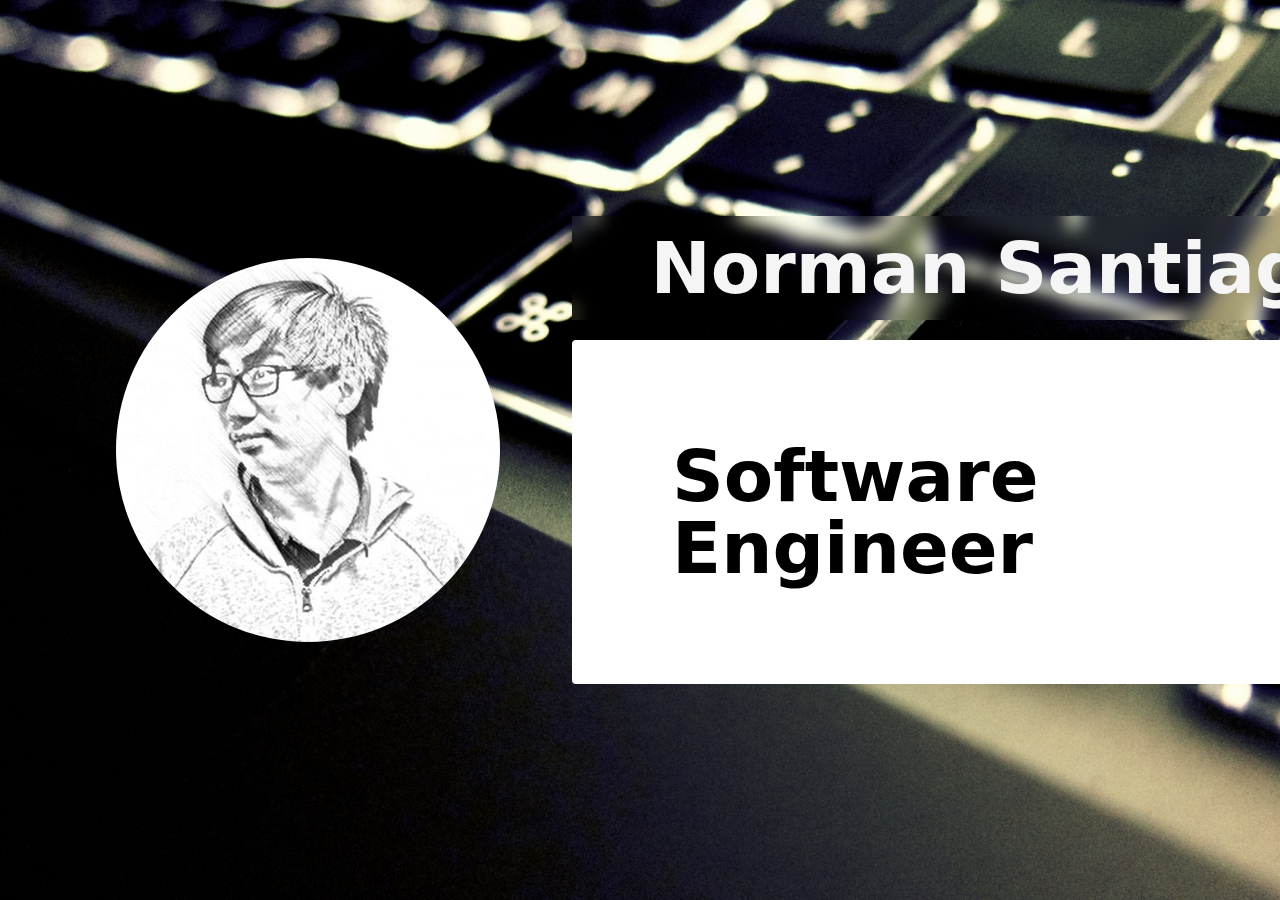
==== index.html @ 208c2160 "set overflow to hidden" ====
<!doctype html>
<html>
  <head itemscope itemtype="http://schema.org/WebSite">
    <title itemprop='name'>Norman Santiago | About</title>
    <meta name="viewport" content="width=device-width, minimum-scale=1.0, maximum-scale=1.0, user-scalable=no">
    <meta name="google-site-verification" content="WIZs0wAgXXbwRpPHFWC2jrpza3L_joaf9buWnePCfdc" />
    <meta name="description" content="About Norman Santiago.">
    <meta name="author" content="Norman Santiago">
    <meta name="keywords" content="ruby, devops, software engineer, aws, terraform, infrastructure as a code, amazon web service, site reliability engineer, devops engineer, developer" />
    <meta property="og:title" content="Norman Santiago | About"/>
    <meta property="og:image" content="http://nsantiago2719.github.io/assets/images/facebook(image).png"/>
    <meta property="og:image:secure_url" content="https://nsantiago2719.github.io/assets/images/facebook(image).png"/>
    <meta property="og:image:type" content="image/jpeg" />
    <meta property="og:site_name" content="Norman Santiago | About"/>
    <meta property="og:url" content="https://l4z.xyz"/>
    <meta property="og:description" content="Creating a world where every end user are satisfied on the services they use."/>

    <meta charset="utf-8">
    <script type="application/ld+json">
      {
        "@context": "http://schema.org",
        "@type": "Person",
        "name": "Norman Santiago",
        "url": "http://l4z.xyz",
        "sameAs": [
          "https://ph.linkedin.com/in/nsantiago2719",
          "https://github.com/nsantiago2719",
          "https://www.linkedin.com/in/nsantiago2719"
        ]
      }
    </script>
    <!--  Google Tag Manager  -->
    <script>(function(w,d,s,l,i){w[l]=w[l]||[];w[l].push({'gtm.start':
      new Date().getTime(),event:'gtm.js'});var f=d.getElementsByTagName(s)[0],
      j=d.createElement(s),dl=l!='dataLayer'?'&l='+l:'';j.async=true;j.src=
      'https://www.googletagmanager.com/gtm.js?id='+i+dl;f.parentNode.insertBefore(j,f);
     })(window,document,'script','dataLayer','GTM-W9C75RX');</script>
    <!--   End Google Tag Manager --> 

    <link rel="stylesheet" href="assets/stylesheets/tailwind.css">
    <link rel="stylesheet" href="assets/stylesheets/app.css">
    <link rel="alternate" href="https://nsantiago.xyz" hreflang="en-us" />
    <link rel="canonical" href="https://nsantiago.xyz" itemprop="url">
    <link
      rel="stylesheet"
      href="https://cdn.jsdelivr.net/npm/swiper@8/swiper-bundle.min.css"
    />

    <script src="https://cdn.jsdelivr.net/npm/swiper@8/swiper-bundle.min.js"></script>
    <script src="assets/javascripts/app.js" ></script>
  </head>
  <body class="overflow-hidden"  >
    <noscript><iframe src="https://www.googletagmanager.com/ns.html?id=GTM-W9C75RX"
      height="0" width="0" style="display:none;visibility:hidden"></iframe></noscript>

    <div class="grid sm:grid-cols-1 xl:grid-cols-4 md:gap-8 gap:10 xl:gap-12 h-screen place-items-center">
      <div class="sm:w-full col-span-2 aspect-h-5">
        <img src="assets/images/profile_picture(medium).jpg" class="sm:w-full xl:w-96 bg-blend-lighten xl:mx-auto grayscale rounded-full" alt="display_image" /> 
      </div>
      <div class="col-span-2">
        <div class="w-full mb-5 text-right font-bold text-neutral-100 text-7xl backdrop-blur p-4" >
          Norman Santiago
        </div>
        <div class="swiper details-swiper">
          <div class="swiper-wrapper">
            <div class="swiper-slide rounded bg-white">
              <p class="break-words text-7xl font-bold">Software Engineer</div>
            <div class="swiper-slide rounded bg-white">
              <p class="break-words text-7xl font-bold">DevOps Engineer</div>
            <div class="swiper-slide rounded bg-white">
              <p class="text-xl">Send me a message!</p>
              <ul class="list-none">
                <li>email: <a class="simple-text" target="_blank" href="mailto:nsantiago2719@gmail.com">nsantiago2719@gmail.com</a></li>
                <li>github: <a class="simple-text" target="_blank" href="https://github.com/nsantiago2719">github.com/nsantiago2719</a></li>
                <li>linkedin: <a href="https://linkedin.com/in/nsantiago2719" target="_blank" class="simple-text">linkedin.com/in/nsantiago2719</a></li>
              </ul>
            </div>
          </div>
        </div>    
      </div>
    </div>

  </body>
</html>
---- assets/stylesheets/app.css ----
body {
  background: url("/assets/images/background(xl-l).jpg");
  background-size: cover;
  background-repeat: no-repeat;
}
.swiper-slide {
  color: black;
  padding: 100px;
}
.swiper {
  width: 800px;
}
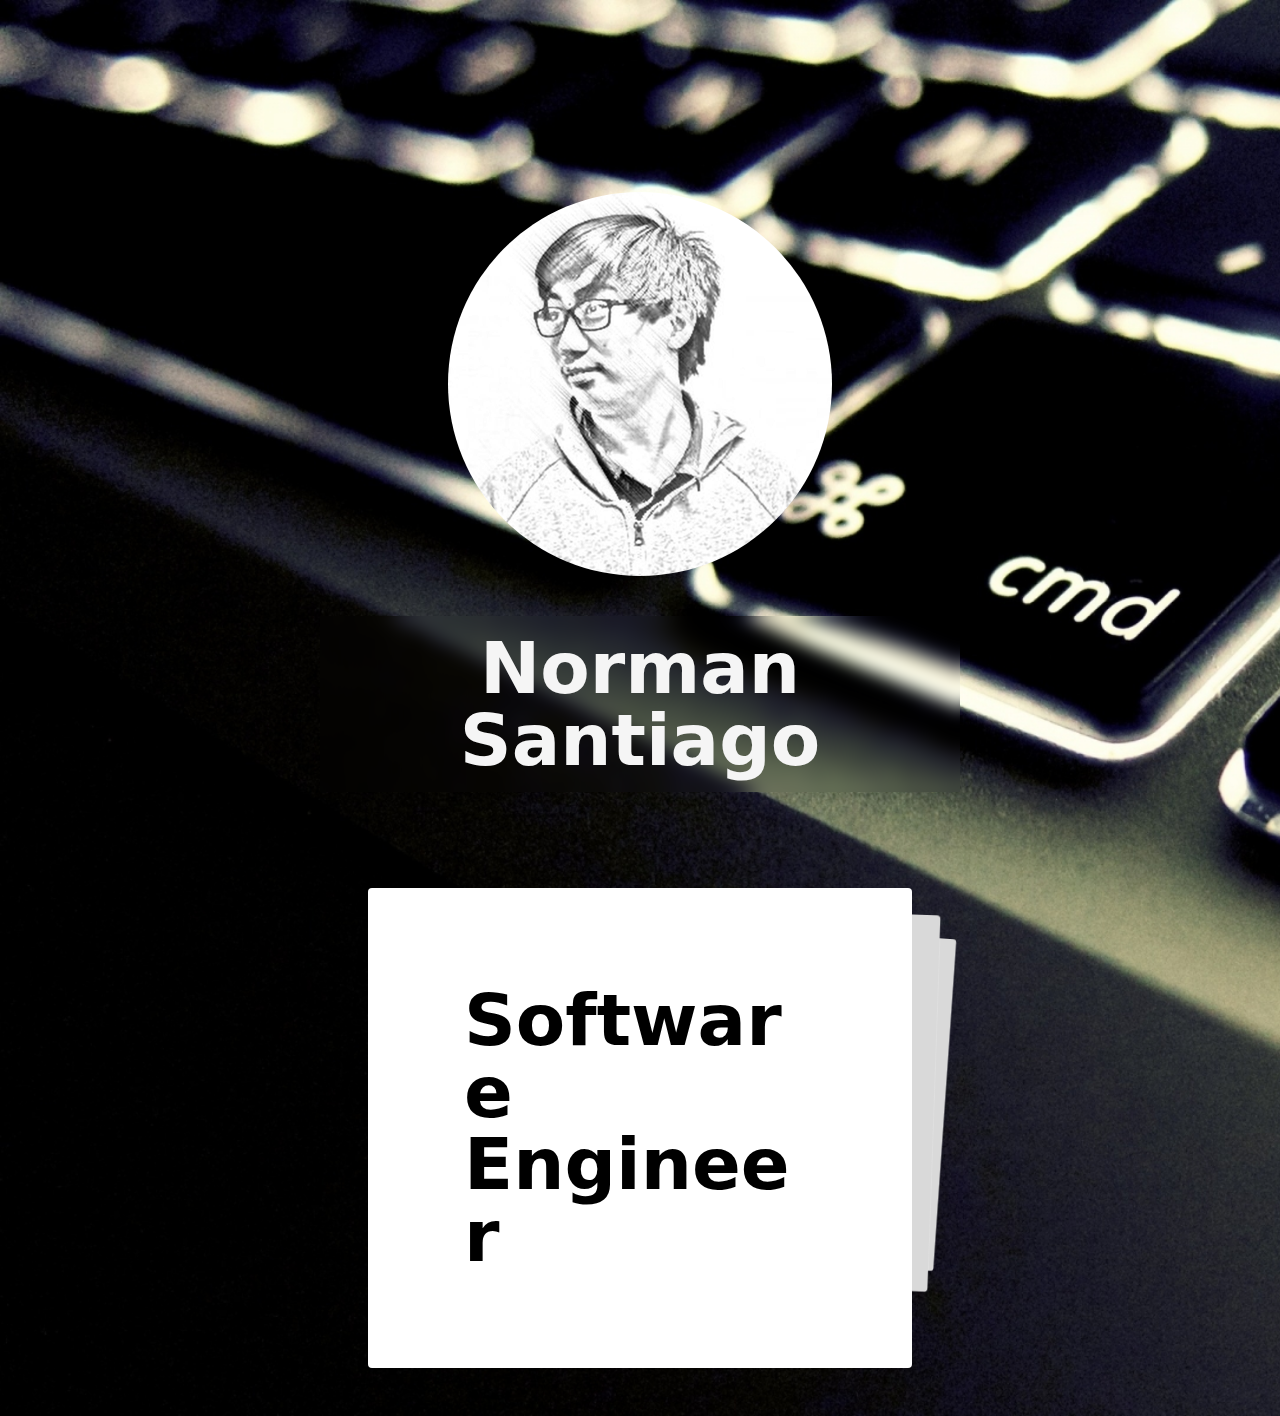
==== commit f107d698: "update layout and css" ====
--- a/index.html
+++ b/index.html
@@ -1,22 +1,25 @@
 <!doctype html>
 <html>
-  <head itemscope itemtype="http://schema.org/WebSite">
-    <title itemprop='name'>Norman Santiago | About</title>
-    <meta name="viewport" content="width=device-width, minimum-scale=1.0, maximum-scale=1.0, user-scalable=no">
-    <meta name="google-site-verification" content="WIZs0wAgXXbwRpPHFWC2jrpza3L_joaf9buWnePCfdc" />
-    <meta name="description" content="About Norman Santiago.">
-    <meta name="author" content="Norman Santiago">
-    <meta name="keywords" content="ruby, devops, software engineer, aws, terraform, infrastructure as a code, amazon web service, site reliability engineer, devops engineer, developer" />
-    <meta property="og:title" content="Norman Santiago | About"/>
-    <meta property="og:image" content="http://nsantiago2719.github.io/assets/images/facebook(image).png"/>
-    <meta property="og:image:secure_url" content="https://nsantiago2719.github.io/assets/images/facebook(image).png"/>
-    <meta property="og:image:type" content="image/jpeg" />
-    <meta property="og:site_name" content="Norman Santiago | About"/>
-    <meta property="og:url" content="https://l4z.xyz"/>
-    <meta property="og:description" content="Creating a world where every end user are satisfied on the services they use."/>
 
-    <meta charset="utf-8">
-    <script type="application/ld+json">
+<head itemscope itemtype="http://schema.org/WebSite">
+  <title itemprop='name'>Norman Santiago | About</title>
+  <meta name="viewport" content="width=device-width, minimum-scale=1.0, maximum-scale=1.0, user-scalable=no">
+  <meta name="google-site-verification" content="WIZs0wAgXXbwRpPHFWC2jrpza3L_joaf9buWnePCfdc" />
+  <meta name="description" content="About Norman Santiago.">
+  <meta name="author" content="Norman Santiago">
+  <meta name="keywords"
+    content="ruby, devops, software engineer, aws, terraform, infrastructure as a code, amazon web service, site reliability engineer, devops engineer, developer" />
+  <meta property="og:title" content="Norman Santiago | About" />
+  <meta property="og:image" content="http://nsantiago2719.github.io/assets/images/facebook(image).png" />
+  <meta property="og:image:secure_url" content="https://nsantiago2719.github.io/assets/images/facebook(image).png" />
+  <meta property="og:image:type" content="image/jpeg" />
+  <meta property="og:site_name" content="Norman Santiago | About" />
+  <meta property="og:url" content="https://l4z.xyz" />
+  <meta property="og:description"
+    content="Creating a world where every end user are satisfied on the services they use." />
+
+  <meta charset="utf-8">
+  <script type="application/ld+json">
       {
         "@context": "http://schema.org",
         "@type": "Person",
@@ -29,56 +32,69 @@
         ]
       }
     </script>
-    <!--  Google Tag Manager  -->
-    <script>(function(w,d,s,l,i){w[l]=w[l]||[];w[l].push({'gtm.start':
-      new Date().getTime(),event:'gtm.js'});var f=d.getElementsByTagName(s)[0],
-      j=d.createElement(s),dl=l!='dataLayer'?'&l='+l:'';j.async=true;j.src=
-      'https://www.googletagmanager.com/gtm.js?id='+i+dl;f.parentNode.insertBefore(j,f);
-     })(window,document,'script','dataLayer','GTM-W9C75RX');</script>
-    <!--   End Google Tag Manager --> 
+  <!--  Google Tag Manager  -->
+  <script>(function (w, d, s, l, i) {
+      w[l] = w[l] || []; w[l].push({
+        'gtm.start':
+          new Date().getTime(), event: 'gtm.js'
+      }); var f = d.getElementsByTagName(s)[0],
+        j = d.createElement(s), dl = l != 'dataLayer' ? '&l=' + l : ''; j.async = true; j.src =
+          'https://www.googletagmanager.com/gtm.js?id=' + i + dl; f.parentNode.insertBefore(j, f);
+    })(window, document, 'script', 'dataLayer', 'GTM-W9C75RX');</script>
+  <!--   End Google Tag Manager -->
 
-    <link rel="stylesheet" href="assets/stylesheets/tailwind.css">
-    <link rel="stylesheet" href="assets/stylesheets/app.css">
-    <link rel="alternate" href="https://nsantiago.xyz" hreflang="en-us" />
-    <link rel="canonical" href="https://nsantiago.xyz" itemprop="url">
-    <link
-      rel="stylesheet"
-      href="https://cdn.jsdelivr.net/npm/swiper@8/swiper-bundle.min.css"
-    />
+  <link rel="stylesheet" href="assets/stylesheets/tailwind.css">
+  <link rel="stylesheet" href="assets/stylesheets/app.css">
+  <link rel="alternate" href="https://l4z.xyz" hreflang="en-us" />
+  <link rel="canonical" href="https://l4z.xyz" itemprop="url">
 
-    <script src="https://cdn.jsdelivr.net/npm/swiper@8/swiper-bundle.min.js"></script>
-    <script src="assets/javascripts/app.js" ></script>
-  </head>
-  <body class="overflow-hidden"  >
-    <noscript><iframe src="https://www.googletagmanager.com/ns.html?id=GTM-W9C75RX"
-      height="0" width="0" style="display:none;visibility:hidden"></iframe></noscript>
 
-    <div class="grid sm:grid-cols-1 xl:grid-cols-4 md:gap-8 gap:10 xl:gap-12 h-screen place-items-center">
-      <div class="sm:w-full col-span-2 aspect-h-5">
-        <img src="assets/images/profile_picture(medium).jpg" class="sm:w-full xl:w-96 bg-blend-lighten xl:mx-auto grayscale rounded-full" alt="display_image" /> 
+  <script src="https://cdn.jsdelivr.net/npm/swiper@10/swiper-bundle.min.js"></script>
+  <script src="assets/javascripts/app.js"></script>
+  <link rel="stylesheet" href="https://cdn.jsdelivr.net/npm/swiper@8/swiper-bundle.min.css" />
+</head>
+
+<body class="container mx-auto">
+
+  <noscript><iframe src="https://www.googletagmanager.com/ns.html?id=GTM-W9C75RX" height="0" width="0"
+      style="display:none;visibility:hidden"></iframe></noscript>
+
+  <div class="place-items-center">
+    <div class="grid grid-cols-1 place-items-center sm:grid-cols-1 xl:grid-cols-1 lg:grid-cols-1 md:grid-cols-1 gap-10">
+      <div class="w-full mt-24 md:mt-48">
+        <img src="assets/images/profile_picture(medium).jpg"
+          class="sm:w-full xl:w-96 bg-blend-lighten xl:mx-auto grayscale rounded-full" alt="display_image" />
       </div>
-      <div class="col-span-2">
-        <div class="w-full mb-5 text-right font-bold text-neutral-100 text-7xl backdrop-blur p-4" >
+      <div class="w-full place-items-center ">
+        <p
+          class="text-center md:w-1/2 mx-auto md:mb-12 mb-2 text-4xl md:text-7xl lg::text-7xl xl::text-7xl font-bold text-neutral-100 backdrop-blur p-4">
           Norman Santiago
-        </div>
-        <div class="swiper details-swiper">
-          <div class="swiper-wrapper">
-            <div class="swiper-slide rounded bg-white">
-              <p class="break-words text-7xl font-bold">Software Engineer</div>
-            <div class="swiper-slide rounded bg-white">
-              <p class="break-words text-7xl font-bold">DevOps Engineer</div>
-            <div class="swiper-slide rounded bg-white">
-              <p class="text-xl">Send me a message!</p>
-              <ul class="list-none">
-                <li>email: <a class="simple-text" target="_blank" href="mailto:nsantiago2719@gmail.com">nsantiago2719@gmail.com</a></li>
-                <li>github: <a class="simple-text" target="_blank" href="https://github.com/nsantiago2719">github.com/nsantiago2719</a></li>
-                <li>linkedin: <a href="https://linkedin.com/in/nsantiago2719" target="_blank" class="simple-text">linkedin.com/in/nsantiago2719</a></li>
+        </p>
+        <div class="swiper md:w-1/2 md:p-0 !p-12 w-full">
+          <div class="swiper-wrapper ">
+            <div class="swiper-slide rounded md:p-24 p-6 bg-white">
+              <p class="break-words md:text-7xl lg:text-7xl xl:text-7xl text-base font-bold">Software Engineer
+            </div>
+            <div class="swiper-slide rounded md:p-24 p-6 bg-white">
+              <p class="break-words md:text-7xl lg:text-7xl xl:text-7xl text-lg font-bold">DevOps Engineer
+            </div>
+            <div class="swiper-slide md:p-24 p-6 rounded bg-white">
+              <p class="font-bold md:text-3xl xl:text-3xl  lg:text-3xl">Send me a message!</p>
+              <ul class="list-none md:text-2xl text-sm">
+                <li>email: <a class="simple-text" target="_blank"
+                    href="mailto:nsantiago2719@gmail.com">nsantiago2719@gmail.com</a></li>
+                <li>github: <a class="simple-text" target="_blank"
+                    href="https://github.com/nsantiago2719">github.com/nsantiago2719</a></li>
+                <li>linkedin: <a href="https://linkedin.com/in/nsantiago2719" target="_blank"
+                    class="simple-text">nsantiago2719</a></li>
               </ul>
             </div>
           </div>
-        </div>    
+        </div>
       </div>
     </div>
+  </div>
 
-  </body>
-</html>
+</body>
+
+</html>--- a/assets/stylesheets/app.css
+++ b/assets/stylesheets/app.css
@@ -2,11 +2,5 @@
   background: url("/assets/images/background(xl-l).jpg");
   background-size: cover;
   background-repeat: no-repeat;
-}
-.swiper-slide {
-  color: black;
-  padding: 100px;
-}
-.swiper {
-  width: 800px;
+  background-color: black;
 }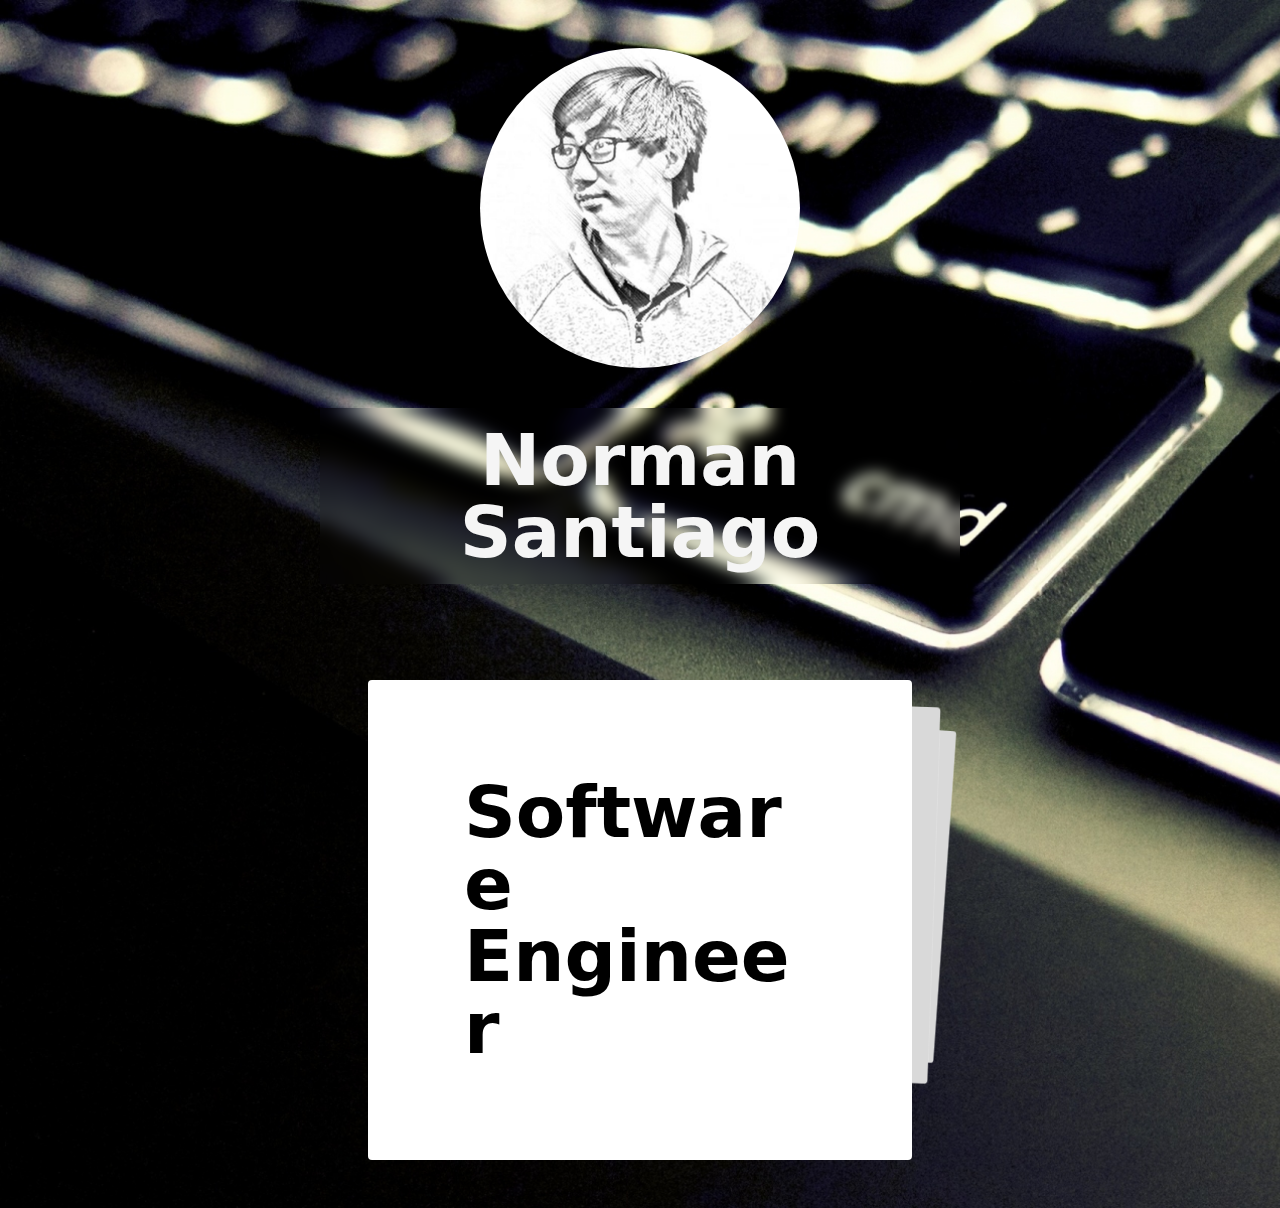
==== commit 2ea5c2d8: "reduce top margin and smaller image size in mobile" ====
--- a/index.html
+++ b/index.html
@@ -61,9 +61,9 @@
 
   <div class="place-items-center">
     <div class="grid grid-cols-1 place-items-center sm:grid-cols-1 xl:grid-cols-1 lg:grid-cols-1 md:grid-cols-1 gap-10">
-      <div class="w-full mt-24 md:mt-48">
+      <div class="w-full mt-6 md:mt-12 place-self-center">
         <img src="assets/images/profile_picture(medium).jpg"
-          class="sm:w-full xl:w-96 bg-blend-lighten xl:mx-auto grayscale rounded-full" alt="display_image" />
+          class="bg-blend-lighten w-3/4 md:w-1/4 mx-auto grayscale rounded-full" alt="display_image" />
       </div>
       <div class="w-full place-items-center ">
         <p
@@ -73,10 +73,10 @@
         <div class="swiper md:w-1/2 md:p-0 !p-12 w-full">
           <div class="swiper-wrapper ">
             <div class="swiper-slide rounded md:p-24 p-6 bg-white">
-              <p class="break-words md:text-7xl lg:text-7xl xl:text-7xl text-base font-bold">Software Engineer
+              <p class="break-words md:text-7xl lg:text-7xl xl:text-7xl text-4xl font-bold">Software Engineer
             </div>
             <div class="swiper-slide rounded md:p-24 p-6 bg-white">
-              <p class="break-words md:text-7xl lg:text-7xl xl:text-7xl text-lg font-bold">DevOps Engineer
+              <p class="break-words md:text-7xl lg:text-7xl xl:text-7xl text-4xl font-bold">DevOps Engineer
             </div>
             <div class="swiper-slide md:p-24 p-6 rounded bg-white">
               <p class="font-bold md:text-3xl xl:text-3xl  lg:text-3xl">Send me a message!</p>
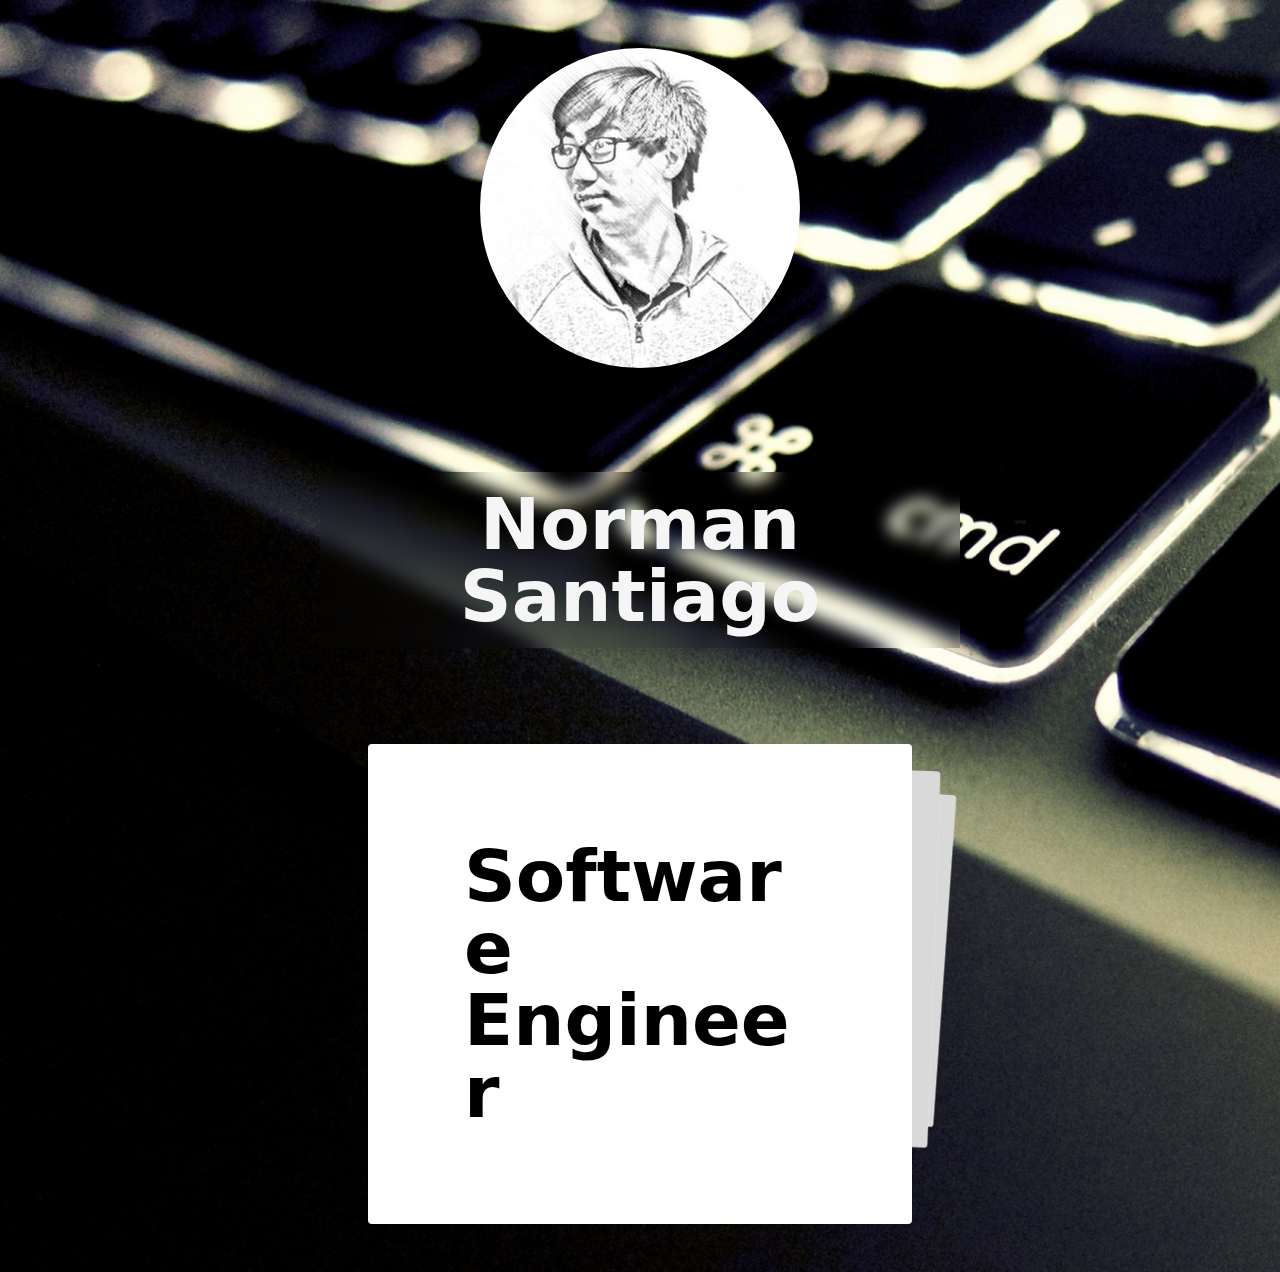
==== commit 377a21b5: "fix margin for the text to be more visible" ====
--- a/index.html
+++ b/index.html
@@ -65,7 +65,7 @@
         <img src="assets/images/profile_picture(medium).jpg"
           class="bg-blend-lighten w-3/4 md:w-1/4 mx-auto grayscale rounded-full" alt="display_image" />
       </div>
-      <div class="w-full place-items-center ">
+      <div class="w-full place-items-center md:mt-16 ">
         <p
           class="text-center md:w-1/2 mx-auto md:mb-12 mb-2 text-4xl md:text-7xl lg::text-7xl xl::text-7xl font-bold text-neutral-100 backdrop-blur p-4">
           Norman Santiago
